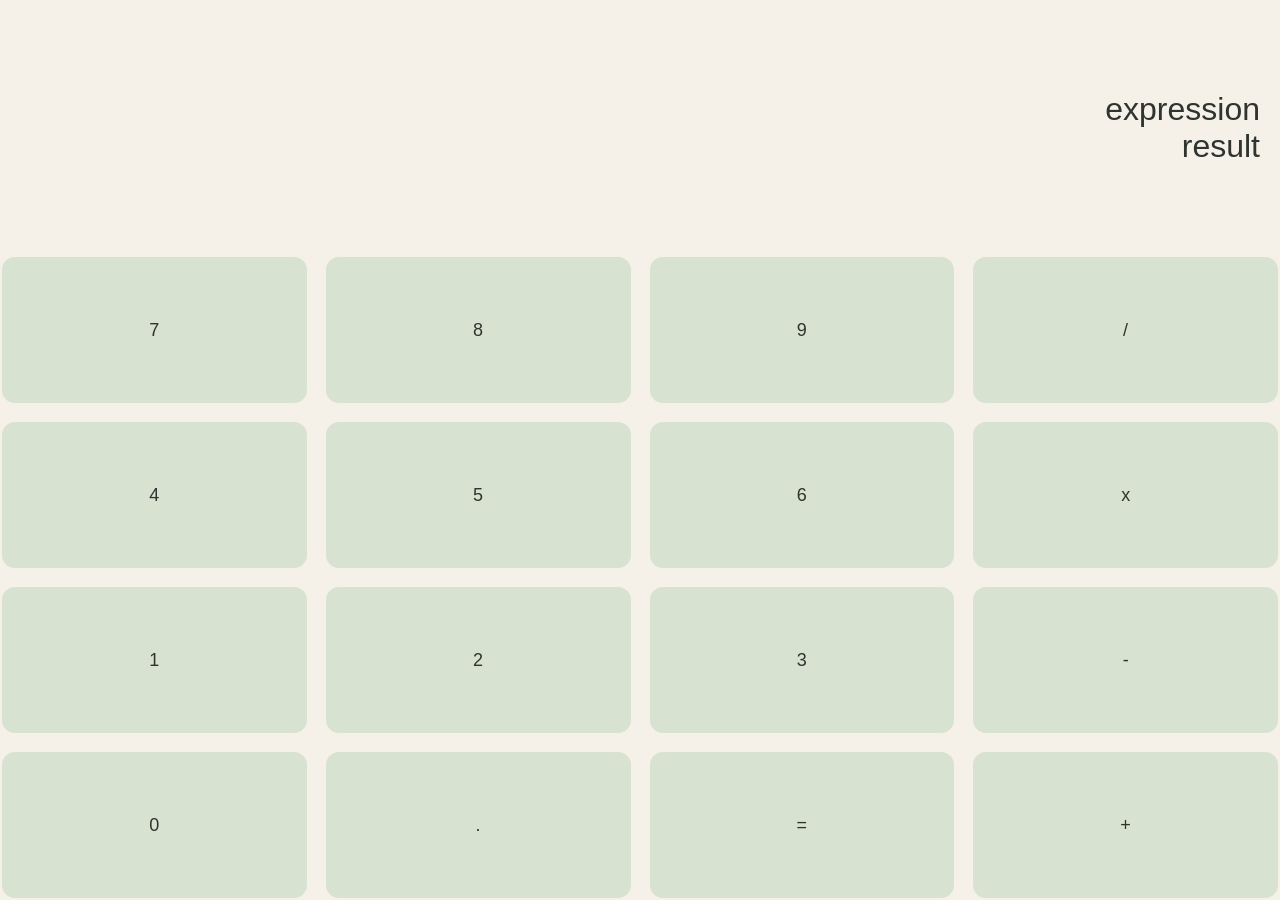
==== calculator/index.html @ 1624af5e "ADD html, css" ====
<!DOCTYPE html>
<html lang="en">

<head>
    <meta charset="UTF-8">
    <meta name="viewport" content="width=device-width, initial-scale=1.0">
    <title>Document</title>
    <link rel="stylesheet" href="style.css">
    <script src="script.js" defer></script>
</head>

<body>
    <main class="calculator">
        <div class="output">
            <output class="expression">expression</output>
            <output class="result">result</output>
        </div>
        <section class="buttons">
            <div class="row">
                <button class="btn" data-value="7">7</button>
                <button class="btn" data-value="8">8</button>
                <button class="btn" data-value="8">9</button>
                <button class="btn" data-value="/">/</button>
            </div>
            <div class="row">
                <button class="btn" data-value="4">4</button>
                <button class="btn" data-value="5">5</button>
                <button class="btn" data-value="6">6</button>
                <button class="btn" data-value="x">x</button>
            </div>
            <div class="row">
                <button class="btn" data-value="1">1</button>
                <button class="btn" data-value="2">2</button>
                <button class="btn" data-value="3">3</button>
                <button class="btn" data-value="-">-</button>
            </div>
            <div class="row">
                <button class="btn" data-value="0">0</button>
                <button class="btn" data-value=".">.</button>
                <button class="btn" data-value="=">=</button>
                <button class="btn" data-value="+">+</button>
            </div>


        </section>
    </main>
</body>

</html>
---- calculator/style.css ----
* {
    box-sizing: border-box;
}
html, body {
    margin: 0;
    width: 100%;
    height: 100%;

}
.calculator {
    width: 100vw;
    height: 100vh;
    background-color: #F5F1E8;
    color: #2F3430;
    display: flex;
    flex-direction: column;
    font-family:Verdana, Geneva, Tahoma, sans-serif;
    font-size: large;
}

.output {
    flex: 1;
    display: flex;
    flex-direction: column;
    align-items: flex-end;
    justify-content: center;
    padding: 20px;
    font-size: 2rem;
}
.buttons {
    flex: 3;
    display: flex;
    flex-direction: column;
    gap: 15px;
}

.row {
    flex: 1;
    display: flex;
    gap: 15px;

}

.btn {
    flex: 1;
    background-color: #D8E2D0;
    color: #2F3430;
    border: 2px solid #F5F1E8;
    border-radius: 15px;
    font-family:Verdana, Geneva, Tahoma, sans-serif;
    font-size: large;
    cursor:pointer;
}

.btn:hover {
    background-color: #C6D4BC;
    border-color: #A8B89F;
}

.btn:active {
    background-color: #B5C6A9;
}
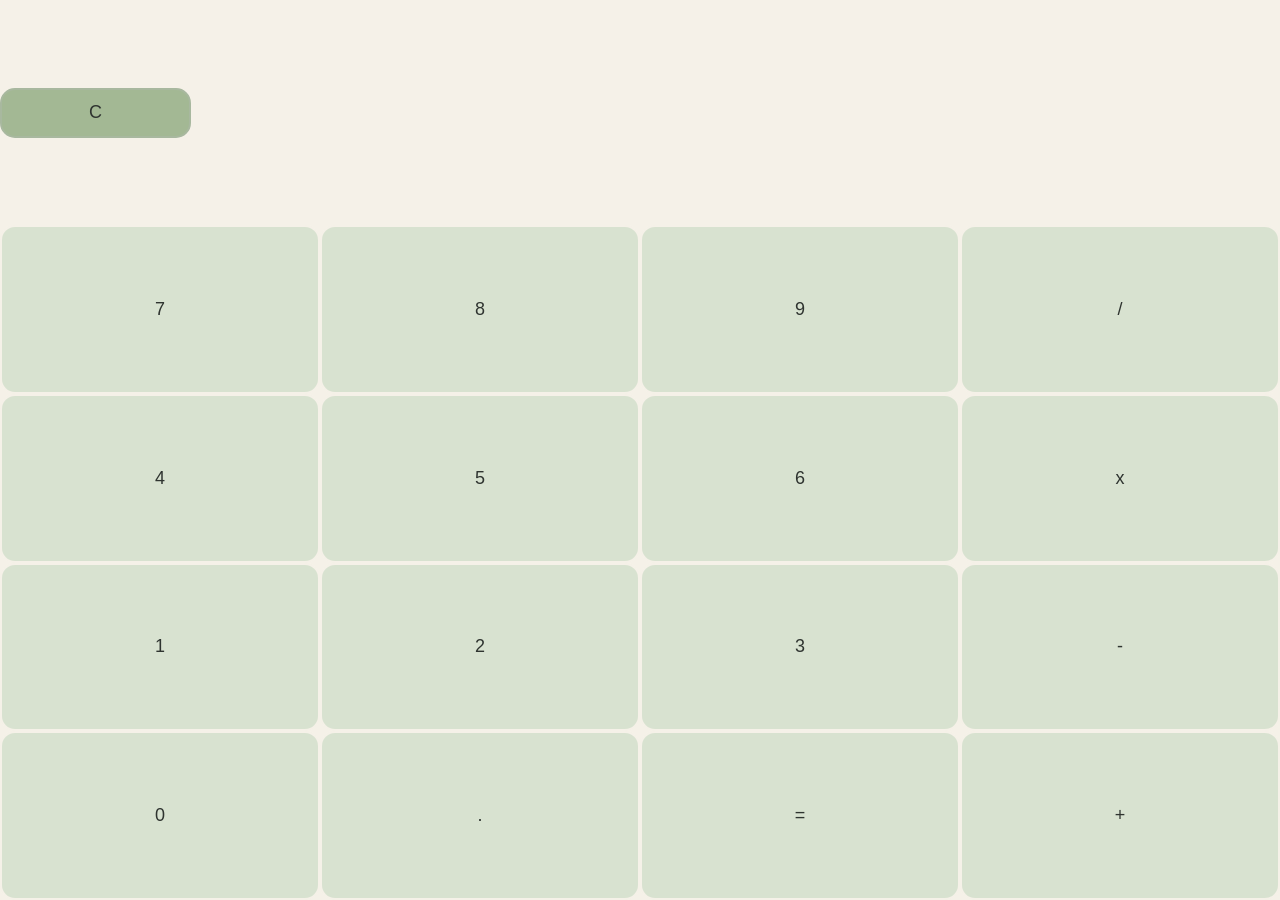
==== commit 82a026c0: "MODIFIED html, css. ADD js. Calculator COMPLETE" ====
--- a/calculator/index.html
+++ b/calculator/index.html
@@ -12,14 +12,17 @@
 <body>
     <main class="calculator">
         <div class="output">
-            <output class="expression">expression</output>
-            <output class="result">result</output>
+            <button class="btn reset" data-value="c">C</button>
+            <div class="right-side">
+                <output class="userinput"></output>
+                <output class="result"></output>
+            </div>
         </div>
         <section class="buttons">
             <div class="row">
                 <button class="btn" data-value="7">7</button>
                 <button class="btn" data-value="8">8</button>
-                <button class="btn" data-value="8">9</button>
+                <button class="btn" data-value="9">9</button>
                 <button class="btn" data-value="/">/</button>
             </div>
             <div class="row">
--- a/calculator/style.css
+++ b/calculator/style.css
@@ -1,12 +1,15 @@
 * {
     box-sizing: border-box;
 }
-html, body {
+
+html,
+body {
     margin: 0;
     width: 100%;
     height: 100%;
 
 }
+
 .calculator {
     width: 100vw;
     height: 100vh;
@@ -14,12 +17,27 @@
     color: #2F3430;
     display: flex;
     flex-direction: column;
-    font-family:Verdana, Geneva, Tahoma, sans-serif;
+    font-family: Verdana, Geneva, Tahoma, sans-serif;
     font-size: large;
 }
 
 .output {
     flex: 1;
+    display: flex;
+    flex-direction: row;
+    align-items: center;
+
+}
+
+button.reset {
+    flex: 1;
+    height: 50px;
+    background-color: #a3b894;
+    border-color: #A8B89F;
+}
+
+.right-side {
+    flex: 6;
     display: flex;
     flex-direction: column;
     align-items: flex-end;
@@ -27,17 +45,17 @@
     padding: 20px;
     font-size: 2rem;
 }
+
 .buttons {
+    
     flex: 3;
     display: flex;
     flex-direction: column;
-    gap: 15px;
 }
 
 .row {
     flex: 1;
     display: flex;
-    gap: 15px;
 
 }
 
@@ -47,9 +65,9 @@
     color: #2F3430;
     border: 2px solid #F5F1E8;
     border-radius: 15px;
-    font-family:Verdana, Geneva, Tahoma, sans-serif;
+    font-family: Verdana, Geneva, Tahoma, sans-serif;
     font-size: large;
-    cursor:pointer;
+    cursor: pointer;
 }
 
 .btn:hover {
@@ -59,4 +77,4 @@
 
 .btn:active {
     background-color: #B5C6A9;
-}
+}
